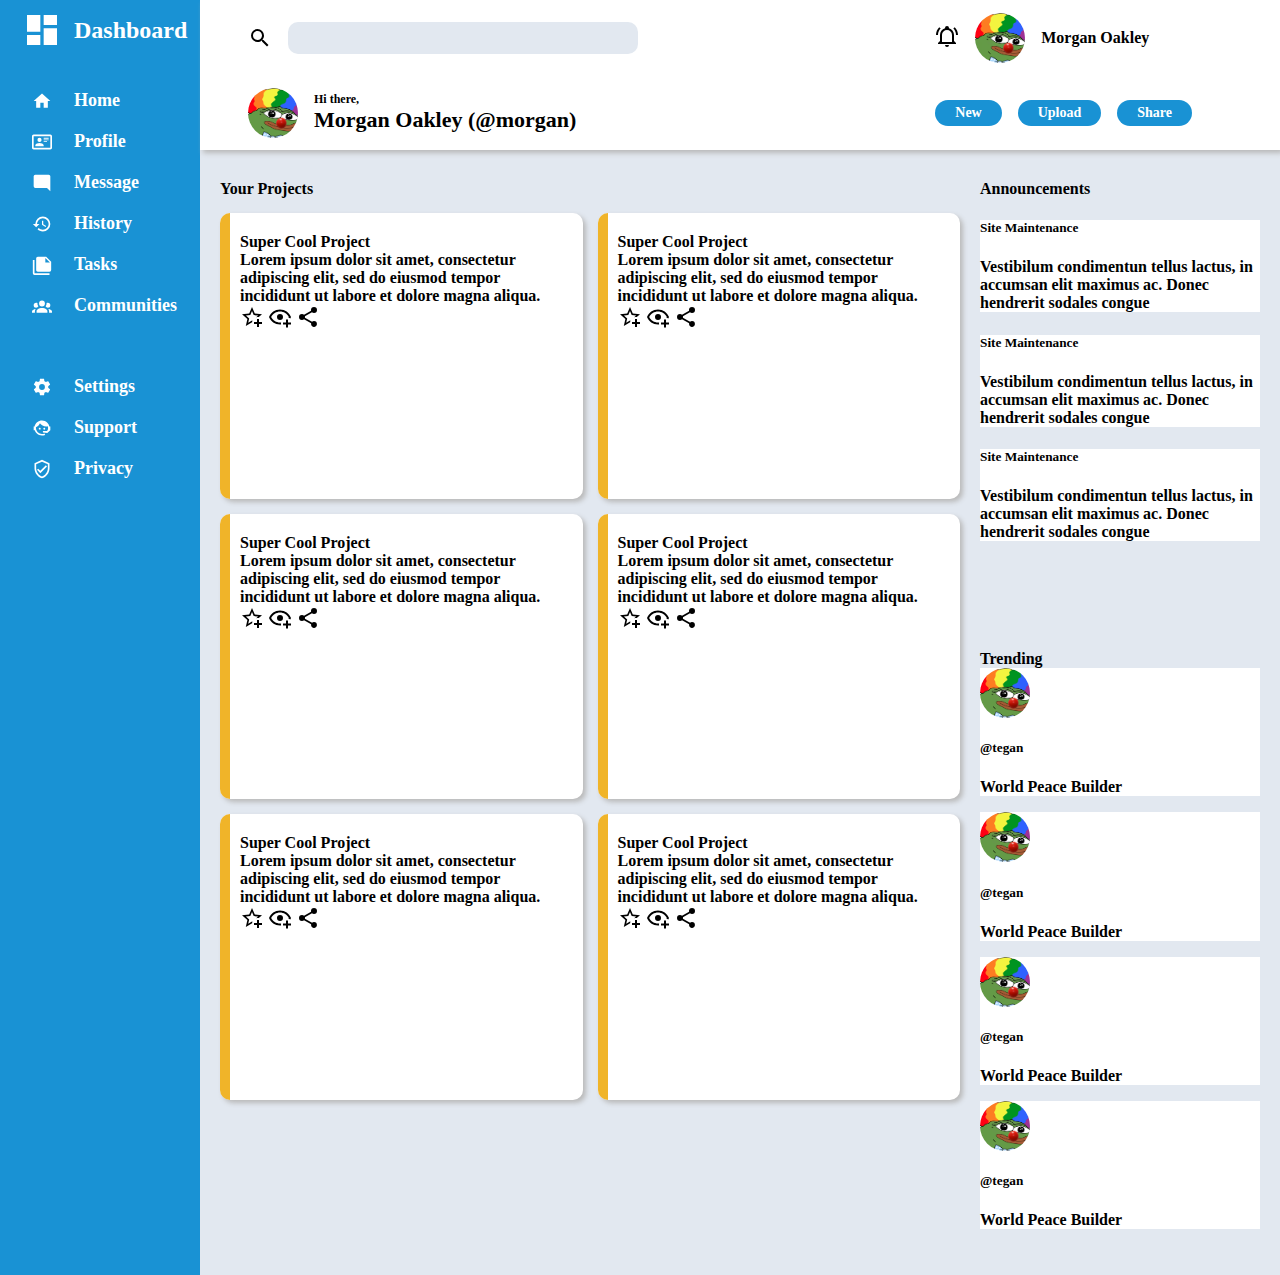
==== index.html @ 12619636 "test" ====
<!DOCTYPE html>
<html lang="en">
<head>
    <meta charset="UTF-8">
    <meta name="viewport" content="width=device-width, initial-scale=1.0">
    <title>Admin Dashboard</title>
    <link rel="stylesheet" href="styles.css">
</head>
<body>
    <div class="all-container">
        <div class="sidebar">
            <div class="sidebar-items sidebar-1">
                <div class="logo">
                    <svg xmlns="http://www.w3.org/2000/svg" viewBox="0 0 24 24"><title>view-dashboard</title><path d="M13,3V9H21V3M13,21H21V11H13M3,21H11V15H3M3,13H11V3H3V13Z"/></svg>
                    <div>Dashboard</div>
                </div>
            </div>
            <div class="sidebar-items sidebar-2">
                <div>
                    <svg xmlns="http://www.w3.org/2000/svg" viewBox="0 0 24 24"><title>home</title><path d="M10,20V14H14V20H19V12H22L12,3L2,12H5V20H10Z" /></svg>
                    <div>Home</div>
                </div>
                <div>
                    <svg xmlns="http://www.w3.org/2000/svg" viewBox="0 0 24 24"><title>card-account-details-outline</title><path d="M22,3H2C0.91,3.04 0.04,3.91 0,5V19C0.04,20.09 0.91,20.96 2,21H22C23.09,20.96 23.96,20.09 24,19V5C23.96,3.91 23.09,3.04 22,3M22,19H2V5H22V19M14,17V15.75C14,14.09 10.66,13.25 9,13.25C7.34,13.25 4,14.09 4,15.75V17H14M9,7A2.5,2.5 0 0,0 6.5,9.5A2.5,2.5 0 0,0 9,12A2.5,2.5 0 0,0 11.5,9.5A2.5,2.5 0 0,0 9,7M14,7V8H20V7H14M14,9V10H20V9H14M14,11V12H18V11H14" /></svg>
                    <div>Profile</div>
                </div>
                <div>
                    <svg xmlns="http://www.w3.org/2000/svg" viewBox="0 0 24 24"><title>message-reply</title><path d="M22,4C22,2.89 21.1,2 20,2H4A2,2 0 0,0 2,4V16A2,2 0 0,0 4,18H18L22,22V4Z" /></svg>
                    <div>Message</div>
                </div>
                <div>
                    <svg xmlns="http://www.w3.org/2000/svg" viewBox="0 0 24 24"><title>history</title><path d="M13.5,8H12V13L16.28,15.54L17,14.33L13.5,12.25V8M13,3A9,9 0 0,0 4,12H1L4.96,16.03L9,12H6A7,7 0 0,1 13,5A7,7 0 0,1 20,12A7,7 0 0,1 13,19C11.07,19 9.32,18.21 8.06,16.94L6.64,18.36C8.27,20 10.5,21 13,21A9,9 0 0,0 22,12A9,9 0 0,0 13,3" /></svg>
                    <div>History</div>
                </div>
                <div>
                    <svg xmlns="http://www.w3.org/2000/svg" viewBox="0 0 24 24"><title>note-multiple</title><path d="M16,9H21.5L16,3.5V9M7,2H17L23,8V18A2,2 0 0,1 21,20H7C5.89,20 5,19.1 5,18V4A2,2 0 0,1 7,2M3,6V22H21V24H3A2,2 0 0,1 1,22V6H3Z" /></svg>
                    <div>Tasks</div>
                </div>
                <div>
                    <svg xmlns="http://www.w3.org/2000/svg" viewBox="0 0 24 24"><title>account-group</title><path d="M12,5.5A3.5,3.5 0 0,1 15.5,9A3.5,3.5 0 0,1 12,12.5A3.5,3.5 0 0,1 8.5,9A3.5,3.5 0 0,1 12,5.5M5,8C5.56,8 6.08,8.15 6.53,8.42C6.38,9.85 6.8,11.27 7.66,12.38C7.16,13.34 6.16,14 5,14A3,3 0 0,1 2,11A3,3 0 0,1 5,8M19,8A3,3 0 0,1 22,11A3,3 0 0,1 19,14C17.84,14 16.84,13.34 16.34,12.38C17.2,11.27 17.62,9.85 17.47,8.42C17.92,8.15 18.44,8 19,8M5.5,18.25C5.5,16.18 8.41,14.5 12,14.5C15.59,14.5 18.5,16.18 18.5,18.25V20H5.5V18.25M0,20V18.5C0,17.11 1.89,15.94 4.45,15.6C3.86,16.28 3.5,17.22 3.5,18.25V20H0M24,20H20.5V18.25C20.5,17.22 20.14,16.28 19.55,15.6C22.11,15.94 24,17.11 24,18.5V20Z" /></svg>
                    <div>Communities</div>
                </div>
            </div>
            <div class="sidebar-items sidebar-3">
                <div>
                    <svg xmlns="http://www.w3.org/2000/svg" viewBox="0 0 24 24"><title>cog</title><path d="M12,15.5A3.5,3.5 0 0,1 8.5,12A3.5,3.5 0 0,1 12,8.5A3.5,3.5 0 0,1 15.5,12A3.5,3.5 0 0,1 12,15.5M19.43,12.97C19.47,12.65 19.5,12.33 19.5,12C19.5,11.67 19.47,11.34 19.43,11L21.54,9.37C21.73,9.22 21.78,8.95 21.66,8.73L19.66,5.27C19.54,5.05 19.27,4.96 19.05,5.05L16.56,6.05C16.04,5.66 15.5,5.32 14.87,5.07L14.5,2.42C14.46,2.18 14.25,2 14,2H10C9.75,2 9.54,2.18 9.5,2.42L9.13,5.07C8.5,5.32 7.96,5.66 7.44,6.05L4.95,5.05C4.73,4.96 4.46,5.05 4.34,5.27L2.34,8.73C2.21,8.95 2.27,9.22 2.46,9.37L4.57,11C4.53,11.34 4.5,11.67 4.5,12C4.5,12.33 4.53,12.65 4.57,12.97L2.46,14.63C2.27,14.78 2.21,15.05 2.34,15.27L4.34,18.73C4.46,18.95 4.73,19.03 4.95,18.95L7.44,17.94C7.96,18.34 8.5,18.68 9.13,18.93L9.5,21.58C9.54,21.82 9.75,22 10,22H14C14.25,22 14.46,21.82 14.5,21.58L14.87,18.93C15.5,18.67 16.04,18.34 16.56,17.94L19.05,18.95C19.27,19.03 19.54,18.95 19.66,18.73L21.66,15.27C21.78,15.05 21.73,14.78 21.54,14.63L19.43,12.97Z" /></svg>
                    <div>Settings</div>
                </div>
                <div>
                    <svg xmlns="http://www.w3.org/2000/svg" viewBox="0 0 24 24"><title>face-agent</title><path d="M18.72,14.76C19.07,13.91 19.26,13 19.26,12C19.26,11.28 19.15,10.59 18.96,9.95C18.31,10.1 17.63,10.18 16.92,10.18C13.86,10.18 11.15,8.67 9.5,6.34C8.61,8.5 6.91,10.26 4.77,11.22C4.73,11.47 4.73,11.74 4.73,12A7.27,7.27 0 0,0 12,19.27C13.05,19.27 14.06,19.04 14.97,18.63C15.54,19.72 15.8,20.26 15.78,20.26C14.14,20.81 12.87,21.08 12,21.08C9.58,21.08 7.27,20.13 5.57,18.42C4.53,17.38 3.76,16.11 3.33,14.73H2V10.18H3.09C3.93,6.04 7.6,2.92 12,2.92C14.4,2.92 16.71,3.87 18.42,5.58C19.69,6.84 20.54,8.45 20.89,10.18H22V14.67H22V14.69L22,14.73H21.94L18.38,18L13.08,17.4V15.73H17.91L18.72,14.76M9.27,11.77C9.57,11.77 9.86,11.89 10.07,12.11C10.28,12.32 10.4,12.61 10.4,12.91C10.4,13.21 10.28,13.5 10.07,13.71C9.86,13.92 9.57,14.04 9.27,14.04C8.64,14.04 8.13,13.54 8.13,12.91C8.13,12.28 8.64,11.77 9.27,11.77M14.72,11.77C15.35,11.77 15.85,12.28 15.85,12.91C15.85,13.54 15.35,14.04 14.72,14.04C14.09,14.04 13.58,13.54 13.58,12.91A1.14,1.14 0 0,1 14.72,11.77Z" /></svg>
                    <div>Support</div>
                </div>
                <div>
                    <svg xmlns="http://www.w3.org/2000/svg" viewBox="0 0 24 24"><title>shield-check-outline</title><path d="M21,11C21,16.55 17.16,21.74 12,23C6.84,21.74 3,16.55 3,11V5L12,1L21,5V11M12,21C15.75,20 19,15.54 19,11.22V6.3L12,3.18L5,6.3V11.22C5,15.54 8.25,20 12,21M10,17L6,13L7.41,11.59L10,14.17L16.59,7.58L18,9" /></svg>
                    <div>Privacy</div>
                </div>
            </div>
        </div>
        <div class="header">
            <div class="search">
                <svg xmlns="http://www.w3.org/2000/svg" viewBox="0 0 24 24"><title>magnify</title><path d="M9.5,3A6.5,6.5 0 0,1 16,9.5C16,11.11 15.41,12.59 14.44,13.73L14.71,14H15.5L20.5,19L19,20.5L14,15.5V14.71L13.73,14.44C12.59,15.41 11.11,16 9.5,16A6.5,6.5 0 0,1 3,9.5A6.5,6.5 0 0,1 9.5,3M9.5,5C7,5 5,7 5,9.5C5,12 7,14 9.5,14C12,14 14,12 14,9.5C14,7 12,5 9.5,5Z" /></svg>
                <input type="search">
            </div>
            <div class="profile">
                <div>
                    <svg xmlns="http://www.w3.org/2000/svg" viewBox="0 0 24 24"><title>bell-ring-outline</title><path d="M10,21H14A2,2 0 0,1 12,23A2,2 0 0,1 10,21M21,19V20H3V19L5,17V11C5,7.9 7.03,5.17 10,4.29C10,4.19 10,4.1 10,4A2,2 0 0,1 12,2A2,2 0 0,1 14,4C14,4.1 14,4.19 14,4.29C16.97,5.17 19,7.9 19,11V17L21,19M17,11A5,5 0 0,0 12,6A5,5 0 0,0 7,11V18H17V11M19.75,3.19L18.33,4.61C20.04,6.3 21,8.6 21,11H23C23,8.07 21.84,5.25 19.75,3.19M1,11H3C3,8.6 3.96,6.3 5.67,4.61L4.25,3.19C2.16,5.25 1,8.07 1,11Z" /></svg>
                </div>
                <div class="picture">
                    <img src="images/unnamed.png" alt="peepoclown">
                </div>
                <div>Morgan Oakley</div>
            </div>
            <div class="greeting">
                <div class="picture">
                    <img src="images/unnamed.png" alt="peepoclown">
                </div>
                <div>Hi there,<br><span>Morgan Oakley (@morgan)</span></div>
            </div>
            <div class="header-buttons">
                <div>New</div>
                <div>Upload</div>
                <div>Share</div>
            </div>
        </div>
        <div class="content">
            <div class="projects">
                <div>Your Projects</div>
                <div class="cards project-cards">
                    <div class="text">
                        <strong>Super Cool Project</strong><br>
                        Lorem ipsum dolor sit amet, consectetur adipiscing elit, sed do eiusmod tempor incididunt ut labore et dolore magna aliqua.
                    </div>
                    <div class="project-buttons">
                        <svg xmlns="http://www.w3.org/2000/svg" viewBox="0 0 24 24"><title>star-plus-outline</title><path d="M5.8 21L7.4 14L2 9.2L9.2 8.6L12 2L14.8 8.6L22 9.2L18.8 12H18C17.3 12 16.6 12.1 15.9 12.4L18.1 10.5L13.7 10.1L12 6.1L10.3 10.1L5.9 10.5L9.2 13.4L8.2 17.7L12 15.4L12.5 15.7C12.3 16.2 12.1 16.8 12.1 17.3L5.8 21M17 14V17H14V19H17V22H19V19H22V17H19V14H17Z" /></svg>
                        <svg xmlns="http://www.w3.org/2000/svg" viewBox="0 0 24 24"><title>eye-plus-outline</title><path d="M12,4.5C7,4.5 2.73,7.61 1,12C2.73,16.39 7,19.5 12,19.5C12.36,19.5 12.72,19.5 13.08,19.45C13.03,19.13 13,18.82 13,18.5C13,18.14 13.04,17.78 13.1,17.42C12.74,17.46 12.37,17.5 12,17.5C8.24,17.5 4.83,15.36 3.18,12C4.83,8.64 8.24,6.5 12,6.5C15.76,6.5 19.17,8.64 20.82,12C20.7,12.24 20.56,12.45 20.43,12.68C21.09,12.84 21.72,13.11 22.29,13.5C22.56,13 22.8,12.5 23,12C21.27,7.61 17,4.5 12,4.5M12,9A3,3 0 0,0 9,12A3,3 0 0,0 12,15A3,3 0 0,0 15,12A3,3 0 0,0 12,9M18,14.5V17.5H15V19.5H18V22.5H20V19.5H23V17.5H20V14.5H18Z" /></svg>
                        <svg xmlns="http://www.w3.org/2000/svg" viewBox="0 0 24 24"><title>share-variant</title><path d="M18,16.08C17.24,16.08 16.56,16.38 16.04,16.85L8.91,12.7C8.96,12.47 9,12.24 9,12C9,11.76 8.96,11.53 8.91,11.3L15.96,7.19C16.5,7.69 17.21,8 18,8A3,3 0 0,0 21,5A3,3 0 0,0 18,2A3,3 0 0,0 15,5C15,5.24 15.04,5.47 15.09,5.7L8.04,9.81C7.5,9.31 6.79,9 6,9A3,3 0 0,0 3,12A3,3 0 0,0 6,15C6.79,15 7.5,14.69 8.04,14.19L15.16,18.34C15.11,18.55 15.08,18.77 15.08,19C15.08,20.61 16.39,21.91 18,21.91C19.61,21.91 20.92,20.61 20.92,19A2.92,2.92 0 0,0 18,16.08Z" /></svg>
                    </div>
                </div>
                <div class="cards project-cards">
                    <div class="text">
                        <strong>Super Cool Project</strong><br>
                        Lorem ipsum dolor sit amet, consectetur adipiscing elit, sed do eiusmod tempor incididunt ut labore et dolore magna aliqua.
                    </div>
                    <div class="project-buttons">
                        <svg xmlns="http://www.w3.org/2000/svg" viewBox="0 0 24 24"><title>star-plus-outline</title><path d="M5.8 21L7.4 14L2 9.2L9.2 8.6L12 2L14.8 8.6L22 9.2L18.8 12H18C17.3 12 16.6 12.1 15.9 12.4L18.1 10.5L13.7 10.1L12 6.1L10.3 10.1L5.9 10.5L9.2 13.4L8.2 17.7L12 15.4L12.5 15.7C12.3 16.2 12.1 16.8 12.1 17.3L5.8 21M17 14V17H14V19H17V22H19V19H22V17H19V14H17Z" /></svg>
                        <svg xmlns="http://www.w3.org/2000/svg" viewBox="0 0 24 24"><title>eye-plus-outline</title><path d="M12,4.5C7,4.5 2.73,7.61 1,12C2.73,16.39 7,19.5 12,19.5C12.36,19.5 12.72,19.5 13.08,19.45C13.03,19.13 13,18.82 13,18.5C13,18.14 13.04,17.78 13.1,17.42C12.74,17.46 12.37,17.5 12,17.5C8.24,17.5 4.83,15.36 3.18,12C4.83,8.64 8.24,6.5 12,6.5C15.76,6.5 19.17,8.64 20.82,12C20.7,12.24 20.56,12.45 20.43,12.68C21.09,12.84 21.72,13.11 22.29,13.5C22.56,13 22.8,12.5 23,12C21.27,7.61 17,4.5 12,4.5M12,9A3,3 0 0,0 9,12A3,3 0 0,0 12,15A3,3 0 0,0 15,12A3,3 0 0,0 12,9M18,14.5V17.5H15V19.5H18V22.5H20V19.5H23V17.5H20V14.5H18Z" /></svg>
                        <svg xmlns="http://www.w3.org/2000/svg" viewBox="0 0 24 24"><title>share-variant</title><path d="M18,16.08C17.24,16.08 16.56,16.38 16.04,16.85L8.91,12.7C8.96,12.47 9,12.24 9,12C9,11.76 8.96,11.53 8.91,11.3L15.96,7.19C16.5,7.69 17.21,8 18,8A3,3 0 0,0 21,5A3,3 0 0,0 18,2A3,3 0 0,0 15,5C15,5.24 15.04,5.47 15.09,5.7L8.04,9.81C7.5,9.31 6.79,9 6,9A3,3 0 0,0 3,12A3,3 0 0,0 6,15C6.79,15 7.5,14.69 8.04,14.19L15.16,18.34C15.11,18.55 15.08,18.77 15.08,19C15.08,20.61 16.39,21.91 18,21.91C19.61,21.91 20.92,20.61 20.92,19A2.92,2.92 0 0,0 18,16.08Z" /></svg>
                    </div>
                </div>
                <div class="cards project-cards">
                    <div class="text">
                        <strong>Super Cool Project</strong><br>
                        Lorem ipsum dolor sit amet, consectetur adipiscing elit, sed do eiusmod tempor incididunt ut labore et dolore magna aliqua.
                    </div>
                    <div class="project-buttons">
                        <svg xmlns="http://www.w3.org/2000/svg" viewBox="0 0 24 24"><title>star-plus-outline</title><path d="M5.8 21L7.4 14L2 9.2L9.2 8.6L12 2L14.8 8.6L22 9.2L18.8 12H18C17.3 12 16.6 12.1 15.9 12.4L18.1 10.5L13.7 10.1L12 6.1L10.3 10.1L5.9 10.5L9.2 13.4L8.2 17.7L12 15.4L12.5 15.7C12.3 16.2 12.1 16.8 12.1 17.3L5.8 21M17 14V17H14V19H17V22H19V19H22V17H19V14H17Z" /></svg>
                        <svg xmlns="http://www.w3.org/2000/svg" viewBox="0 0 24 24"><title>eye-plus-outline</title><path d="M12,4.5C7,4.5 2.73,7.61 1,12C2.73,16.39 7,19.5 12,19.5C12.36,19.5 12.72,19.5 13.08,19.45C13.03,19.13 13,18.82 13,18.5C13,18.14 13.04,17.78 13.1,17.42C12.74,17.46 12.37,17.5 12,17.5C8.24,17.5 4.83,15.36 3.18,12C4.83,8.64 8.24,6.5 12,6.5C15.76,6.5 19.17,8.64 20.82,12C20.7,12.24 20.56,12.45 20.43,12.68C21.09,12.84 21.72,13.11 22.29,13.5C22.56,13 22.8,12.5 23,12C21.27,7.61 17,4.5 12,4.5M12,9A3,3 0 0,0 9,12A3,3 0 0,0 12,15A3,3 0 0,0 15,12A3,3 0 0,0 12,9M18,14.5V17.5H15V19.5H18V22.5H20V19.5H23V17.5H20V14.5H18Z" /></svg>
                        <svg xmlns="http://www.w3.org/2000/svg" viewBox="0 0 24 24"><title>share-variant</title><path d="M18,16.08C17.24,16.08 16.56,16.38 16.04,16.85L8.91,12.7C8.96,12.47 9,12.24 9,12C9,11.76 8.96,11.53 8.91,11.3L15.96,7.19C16.5,7.69 17.21,8 18,8A3,3 0 0,0 21,5A3,3 0 0,0 18,2A3,3 0 0,0 15,5C15,5.24 15.04,5.47 15.09,5.7L8.04,9.81C7.5,9.31 6.79,9 6,9A3,3 0 0,0 3,12A3,3 0 0,0 6,15C6.79,15 7.5,14.69 8.04,14.19L15.16,18.34C15.11,18.55 15.08,18.77 15.08,19C15.08,20.61 16.39,21.91 18,21.91C19.61,21.91 20.92,20.61 20.92,19A2.92,2.92 0 0,0 18,16.08Z" /></svg>
                    </div>
                </div>
                <div class="cards project-cards">
                    <div class="text">
                        <strong>Super Cool Project</strong><br>
                        Lorem ipsum dolor sit amet, consectetur adipiscing elit, sed do eiusmod tempor incididunt ut labore et dolore magna aliqua.
                    </div>
                    <div class="project-buttons">
                        <svg xmlns="http://www.w3.org/2000/svg" viewBox="0 0 24 24"><title>star-plus-outline</title><path d="M5.8 21L7.4 14L2 9.2L9.2 8.6L12 2L14.8 8.6L22 9.2L18.8 12H18C17.3 12 16.6 12.1 15.9 12.4L18.1 10.5L13.7 10.1L12 6.1L10.3 10.1L5.9 10.5L9.2 13.4L8.2 17.7L12 15.4L12.5 15.7C12.3 16.2 12.1 16.8 12.1 17.3L5.8 21M17 14V17H14V19H17V22H19V19H22V17H19V14H17Z" /></svg>
                        <svg xmlns="http://www.w3.org/2000/svg" viewBox="0 0 24 24"><title>eye-plus-outline</title><path d="M12,4.5C7,4.5 2.73,7.61 1,12C2.73,16.39 7,19.5 12,19.5C12.36,19.5 12.72,19.5 13.08,19.45C13.03,19.13 13,18.82 13,18.5C13,18.14 13.04,17.78 13.1,17.42C12.74,17.46 12.37,17.5 12,17.5C8.24,17.5 4.83,15.36 3.18,12C4.83,8.64 8.24,6.5 12,6.5C15.76,6.5 19.17,8.64 20.82,12C20.7,12.24 20.56,12.45 20.43,12.68C21.09,12.84 21.72,13.11 22.29,13.5C22.56,13 22.8,12.5 23,12C21.27,7.61 17,4.5 12,4.5M12,9A3,3 0 0,0 9,12A3,3 0 0,0 12,15A3,3 0 0,0 15,12A3,3 0 0,0 12,9M18,14.5V17.5H15V19.5H18V22.5H20V19.5H23V17.5H20V14.5H18Z" /></svg>
                        <svg xmlns="http://www.w3.org/2000/svg" viewBox="0 0 24 24"><title>share-variant</title><path d="M18,16.08C17.24,16.08 16.56,16.38 16.04,16.85L8.91,12.7C8.96,12.47 9,12.24 9,12C9,11.76 8.96,11.53 8.91,11.3L15.96,7.19C16.5,7.69 17.21,8 18,8A3,3 0 0,0 21,5A3,3 0 0,0 18,2A3,3 0 0,0 15,5C15,5.24 15.04,5.47 15.09,5.7L8.04,9.81C7.5,9.31 6.79,9 6,9A3,3 0 0,0 3,12A3,3 0 0,0 6,15C6.79,15 7.5,14.69 8.04,14.19L15.16,18.34C15.11,18.55 15.08,18.77 15.08,19C15.08,20.61 16.39,21.91 18,21.91C19.61,21.91 20.92,20.61 20.92,19A2.92,2.92 0 0,0 18,16.08Z" /></svg>
                    </div>
                </div>
                <div class="cards project-cards">
                    <div class="text">
                        <strong>Super Cool Project</strong><br>
                        Lorem ipsum dolor sit amet, consectetur adipiscing elit, sed do eiusmod tempor incididunt ut labore et dolore magna aliqua.
                    </div>
                    <div class="project-buttons">
                        <svg xmlns="http://www.w3.org/2000/svg" viewBox="0 0 24 24"><title>star-plus-outline</title><path d="M5.8 21L7.4 14L2 9.2L9.2 8.6L12 2L14.8 8.6L22 9.2L18.8 12H18C17.3 12 16.6 12.1 15.9 12.4L18.1 10.5L13.7 10.1L12 6.1L10.3 10.1L5.9 10.5L9.2 13.4L8.2 17.7L12 15.4L12.5 15.7C12.3 16.2 12.1 16.8 12.1 17.3L5.8 21M17 14V17H14V19H17V22H19V19H22V17H19V14H17Z" /></svg>
                        <svg xmlns="http://www.w3.org/2000/svg" viewBox="0 0 24 24"><title>eye-plus-outline</title><path d="M12,4.5C7,4.5 2.73,7.61 1,12C2.73,16.39 7,19.5 12,19.5C12.36,19.5 12.72,19.5 13.08,19.45C13.03,19.13 13,18.82 13,18.5C13,18.14 13.04,17.78 13.1,17.42C12.74,17.46 12.37,17.5 12,17.5C8.24,17.5 4.83,15.36 3.18,12C4.83,8.64 8.24,6.5 12,6.5C15.76,6.5 19.17,8.64 20.82,12C20.7,12.24 20.56,12.45 20.43,12.68C21.09,12.84 21.72,13.11 22.29,13.5C22.56,13 22.8,12.5 23,12C21.27,7.61 17,4.5 12,4.5M12,9A3,3 0 0,0 9,12A3,3 0 0,0 12,15A3,3 0 0,0 15,12A3,3 0 0,0 12,9M18,14.5V17.5H15V19.5H18V22.5H20V19.5H23V17.5H20V14.5H18Z" /></svg>
                        <svg xmlns="http://www.w3.org/2000/svg" viewBox="0 0 24 24"><title>share-variant</title><path d="M18,16.08C17.24,16.08 16.56,16.38 16.04,16.85L8.91,12.7C8.96,12.47 9,12.24 9,12C9,11.76 8.96,11.53 8.91,11.3L15.96,7.19C16.5,7.69 17.21,8 18,8A3,3 0 0,0 21,5A3,3 0 0,0 18,2A3,3 0 0,0 15,5C15,5.24 15.04,5.47 15.09,5.7L8.04,9.81C7.5,9.31 6.79,9 6,9A3,3 0 0,0 3,12A3,3 0 0,0 6,15C6.79,15 7.5,14.69 8.04,14.19L15.16,18.34C15.11,18.55 15.08,18.77 15.08,19C15.08,20.61 16.39,21.91 18,21.91C19.61,21.91 20.92,20.61 20.92,19A2.92,2.92 0 0,0 18,16.08Z" /></svg>
                    </div>
                </div>
                <div class="cards project-cards">
                    <div class="text">
                        <strong>Super Cool Project</strong><br>
                        Lorem ipsum dolor sit amet, consectetur adipiscing elit, sed do eiusmod tempor incididunt ut labore et dolore magna aliqua.
                    </div>
                    <div class="project-buttons">
                        <svg xmlns="http://www.w3.org/2000/svg" viewBox="0 0 24 24"><title>star-plus-outline</title><path d="M5.8 21L7.4 14L2 9.2L9.2 8.6L12 2L14.8 8.6L22 9.2L18.8 12H18C17.3 12 16.6 12.1 15.9 12.4L18.1 10.5L13.7 10.1L12 6.1L10.3 10.1L5.9 10.5L9.2 13.4L8.2 17.7L12 15.4L12.5 15.7C12.3 16.2 12.1 16.8 12.1 17.3L5.8 21M17 14V17H14V19H17V22H19V19H22V17H19V14H17Z" /></svg>
                        <svg xmlns="http://www.w3.org/2000/svg" viewBox="0 0 24 24"><title>eye-plus-outline</title><path d="M12,4.5C7,4.5 2.73,7.61 1,12C2.73,16.39 7,19.5 12,19.5C12.36,19.5 12.72,19.5 13.08,19.45C13.03,19.13 13,18.82 13,18.5C13,18.14 13.04,17.78 13.1,17.42C12.74,17.46 12.37,17.5 12,17.5C8.24,17.5 4.83,15.36 3.18,12C4.83,8.64 8.24,6.5 12,6.5C15.76,6.5 19.17,8.64 20.82,12C20.7,12.24 20.56,12.45 20.43,12.68C21.09,12.84 21.72,13.11 22.29,13.5C22.56,13 22.8,12.5 23,12C21.27,7.61 17,4.5 12,4.5M12,9A3,3 0 0,0 9,12A3,3 0 0,0 12,15A3,3 0 0,0 15,12A3,3 0 0,0 12,9M18,14.5V17.5H15V19.5H18V22.5H20V19.5H23V17.5H20V14.5H18Z" /></svg>
                        <svg xmlns="http://www.w3.org/2000/svg" viewBox="0 0 24 24"><title>share-variant</title><path d="M18,16.08C17.24,16.08 16.56,16.38 16.04,16.85L8.91,12.7C8.96,12.47 9,12.24 9,12C9,11.76 8.96,11.53 8.91,11.3L15.96,7.19C16.5,7.69 17.21,8 18,8A3,3 0 0,0 21,5A3,3 0 0,0 18,2A3,3 0 0,0 15,5C15,5.24 15.04,5.47 15.09,5.7L8.04,9.81C7.5,9.31 6.79,9 6,9A3,3 0 0,0 3,12A3,3 0 0,0 6,15C6.79,15 7.5,14.69 8.04,14.19L15.16,18.34C15.11,18.55 15.08,18.77 15.08,19C15.08,20.61 16.39,21.91 18,21.91C19.61,21.91 20.92,20.61 20.92,19A2.92,2.92 0 0,0 18,16.08Z" /></svg>
                    </div>
                </div>
            </div>
            <div class="announcements">
                <div>Announcements</div>
                <div class="cards announcement-cards">
                    <div class="text">
                        <h5>Site Maintenance</h5>
                        <p>Vestibilum condimentun tellus lactus, in accumsan elit maximus ac. Donec hendrerit sodales congue</p>
                    </div>
                </div>
                <div class="cards announcement-cards">
                    <div class="text">
                        <h5>Site Maintenance</h5>
                        <p>Vestibilum condimentun tellus lactus, in accumsan elit maximus ac. Donec hendrerit sodales congue</p>
                    </div>
                </div>
                <div class="cards announcement-cards">
                    <div class="text">
                        <h5>Site Maintenance</h5>
                        <p>Vestibilum condimentun tellus lactus, in accumsan elit maximus ac. Donec hendrerit sodales congue</p>
                    </div>
                </div>
            </div>
            <div class="trending">
                <div>Trending</div>
                <div class="cards trending-cards">
                    <div class="picture">
                        <img src="images/unnamed.png" alt="peepoclown">
                    </div>
                    <h5>@tegan</h5>
                    <p>World Peace Builder</p>
                </div>
                <div class="cards trending-cards">
                    <div class="picture">
                        <img src="images/unnamed.png" alt="peepoclown">
                    </div>
                    <h5>@tegan</h5>
                    <p>World Peace Builder</p>
                </div>
                <div class="cards trending-cards">
                    <div class="picture">
                        <img src="images/unnamed.png" alt="peepoclown">
                    </div>
                    <h5>@tegan</h5>
                    <p>World Peace Builder</p>
                </div>
                <div class="cards trending-cards">
                    <div class="picture">
                        <img src="images/unnamed.png" alt="peepoclown">
                    </div>
                    <h5>@tegan</h5>
                    <p>World Peace Builder</p>
                </div>
            </div>
        </div>

    </div>
</body>
</html>
---- styles.css ----
@font-face {
    font-family: 'Noto Sans JP';
    font-style: normal;
    font-weight: 300;
    src: url('./fonts/noto-sans/static/NotoSansJP-Regular.ttf') format('truetype');
}

body {
    margin: 0px;
    font-family: 'Noto Sans JP';
    font-weight: 700;
}
.all-container {
    height: 100vh;

    display: grid;
    grid-template-columns: clamp(200px, 15%, 250px) 1fr;
    grid-template-rows: 150px 1fr;
}

.sidebar {
    /* Layout as child*/
    grid-row: 1 / 3;


    /* Layout as parent */
    display: grid;
    grid-template-rows: auto auto 1fr;
    row-gap: 20px;
    
    /* Appearance */
    background-color: rgb(25, 146, 212);
    font-size: 18px;


}

.sidebar-1 {
    font-size: 24px;
}

.sidebar-items > div {
    /* Layout */
    padding: 10px;
    display: grid;
    grid-auto-flow: column;
    grid-template-columns: 4rem 1fr;

}

.sidebar-items svg {
    fill: white;
    height: 1.25rem;
    width: 1.25rem;
    justify-self: center; 
    align-self: center;
}

.logo svg {
    height: 2.5rem;
    width: 2.5rem;
}



.sidebar-items > div > div {
    color: white;
    align-self: center;
}

.sidebar-2 {
    margin-bottom: 20px;
}



.header {
    background-color: white;

    grid-column: 2 / 3;
    
    display: grid;
    grid-template-columns: 7fr 4fr;
    align-items: center;
    
    box-shadow: 3px 3px 5px rgb(185, 185, 185);
    z-index: 1;
}

.header svg {
    height: 1.5rem;
    z-index: 1;

}

.header > div {
    display: flex;
    align-items: center;
    margin-left: 48px;
    column-gap: 16px;
}

.search input {
    height: 32px;
    width: 350px;

    background-color: rgb(226, 232, 240);
    outline-color: rgb(81, 81, 255);

    border: none;

    border-radius: 10px;

    font-size: 16px;
    
    
}

.picture {
    height: 50px;
    width: 50px;
    border-radius: 50%;
    overflow: hidden;
}

img {
    width: 100%;
    height: 100%;
}

.greeting div {
    font-size: 12px;
}

.greeting span {
    font-size: 22px;
}


.header-buttons > div {
    padding: 5px 20px;
    border-radius: 20px;
    font-size: 14px;

    color: white;
    background-color: rgb(25, 146, 212);
}


.content {
    /* Layout */
    display: grid;
    grid-template-columns: 1fr 280px;
    grid-template-rows: repeat(auto-fit, minmax(300px, 450px));
    padding: 30px 20px;
    gap: 20px 20px;

    background-color: rgb(226, 232, 240);

}

.cards {
    background-color: white;
}

.projects {
    grid-column: 1 / 2;
    grid-row: 1 / 3;

    display: grid;
    grid-template-columns: 1fr 1fr;
    grid-template-rows: auto 1fr 1fr 1fr;
    gap: 15px;
}

.project-cards {
    
    /* border-radius: 5px;
    box-shadow: -10px 0px 0px red; */
/* Basic card styling */

    padding: 20px;
    border-radius: 10px; /* Adjust border-radius as desired */

    background-color: #fff; /* Adjust background color as needed */
    box-shadow: 3px 3px 5px rgb(185, 185, 185);

    position: relative; /* Enable positioning of pseudo-element */
    
}
.project-cards::before {
    /* Create the yellowish line */
    content: "";
    position: absolute;
    top: 0;
    left: 0;
    height: 100%;
    width: 10px; /* Match with border-radius from element */
    background-color: rgb(240, 180, 41); /* Yellowish color */
    border-top-left-radius: 10px; /* Match element border-radius */
    border-bottom-left-radius: 10px;
}

.projects :first-child {
    grid-column: span 2;
    grid-row: 1 / 2;
    align-self: end;
}

.content > div:first-child {

}

.projects svg {
    height: 1.5rem;
}

.announcements {
    grid-column: 2 / 3;
    grid-row: 1 / 2;


}

.trending {
    grid-column: 2 / 3;
    grid-row: 2 / 3;
}
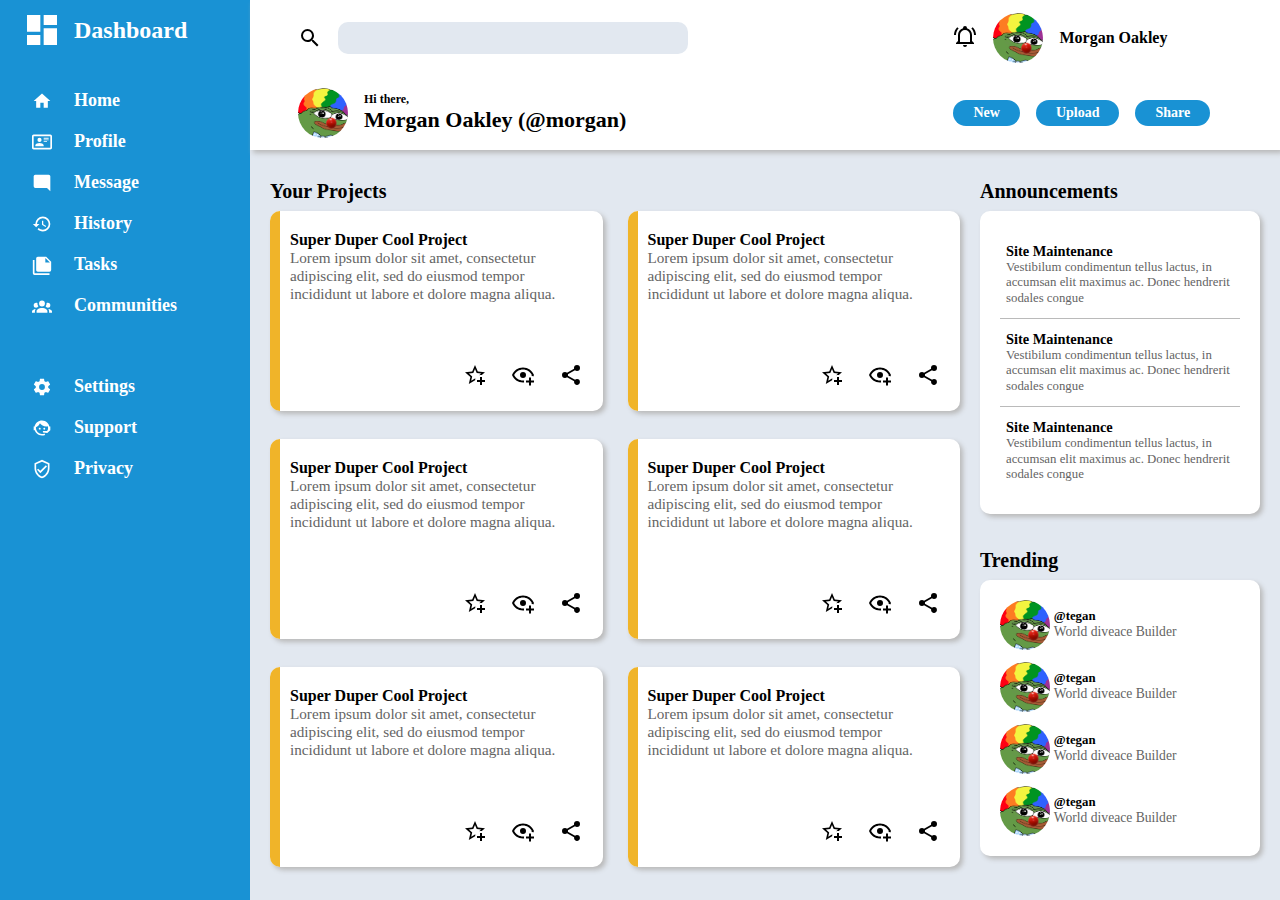
==== commit a6d97bca: "test" ====
--- a/index.html
+++ b/index.html
@@ -85,123 +85,143 @@
         <div class="content">
             <div class="projects">
                 <div>Your Projects</div>
-                <div class="cards project-cards">
-                    <div class="text">
-                        <strong>Super Cool Project</strong><br>
-                        Lorem ipsum dolor sit amet, consectetur adipiscing elit, sed do eiusmod tempor incididunt ut labore et dolore magna aliqua.
-                    </div>
-                    <div class="project-buttons">
-                        <svg xmlns="http://www.w3.org/2000/svg" viewBox="0 0 24 24"><title>star-plus-outline</title><path d="M5.8 21L7.4 14L2 9.2L9.2 8.6L12 2L14.8 8.6L22 9.2L18.8 12H18C17.3 12 16.6 12.1 15.9 12.4L18.1 10.5L13.7 10.1L12 6.1L10.3 10.1L5.9 10.5L9.2 13.4L8.2 17.7L12 15.4L12.5 15.7C12.3 16.2 12.1 16.8 12.1 17.3L5.8 21M17 14V17H14V19H17V22H19V19H22V17H19V14H17Z" /></svg>
-                        <svg xmlns="http://www.w3.org/2000/svg" viewBox="0 0 24 24"><title>eye-plus-outline</title><path d="M12,4.5C7,4.5 2.73,7.61 1,12C2.73,16.39 7,19.5 12,19.5C12.36,19.5 12.72,19.5 13.08,19.45C13.03,19.13 13,18.82 13,18.5C13,18.14 13.04,17.78 13.1,17.42C12.74,17.46 12.37,17.5 12,17.5C8.24,17.5 4.83,15.36 3.18,12C4.83,8.64 8.24,6.5 12,6.5C15.76,6.5 19.17,8.64 20.82,12C20.7,12.24 20.56,12.45 20.43,12.68C21.09,12.84 21.72,13.11 22.29,13.5C22.56,13 22.8,12.5 23,12C21.27,7.61 17,4.5 12,4.5M12,9A3,3 0 0,0 9,12A3,3 0 0,0 12,15A3,3 0 0,0 15,12A3,3 0 0,0 12,9M18,14.5V17.5H15V19.5H18V22.5H20V19.5H23V17.5H20V14.5H18Z" /></svg>
-                        <svg xmlns="http://www.w3.org/2000/svg" viewBox="0 0 24 24"><title>share-variant</title><path d="M18,16.08C17.24,16.08 16.56,16.38 16.04,16.85L8.91,12.7C8.96,12.47 9,12.24 9,12C9,11.76 8.96,11.53 8.91,11.3L15.96,7.19C16.5,7.69 17.21,8 18,8A3,3 0 0,0 21,5A3,3 0 0,0 18,2A3,3 0 0,0 15,5C15,5.24 15.04,5.47 15.09,5.7L8.04,9.81C7.5,9.31 6.79,9 6,9A3,3 0 0,0 3,12A3,3 0 0,0 6,15C6.79,15 7.5,14.69 8.04,14.19L15.16,18.34C15.11,18.55 15.08,18.77 15.08,19C15.08,20.61 16.39,21.91 18,21.91C19.61,21.91 20.92,20.61 20.92,19A2.92,2.92 0 0,0 18,16.08Z" /></svg>
-                    </div>
-                </div>
-                <div class="cards project-cards">
-                    <div class="text">
-                        <strong>Super Cool Project</strong><br>
-                        Lorem ipsum dolor sit amet, consectetur adipiscing elit, sed do eiusmod tempor incididunt ut labore et dolore magna aliqua.
-                    </div>
-                    <div class="project-buttons">
-                        <svg xmlns="http://www.w3.org/2000/svg" viewBox="0 0 24 24"><title>star-plus-outline</title><path d="M5.8 21L7.4 14L2 9.2L9.2 8.6L12 2L14.8 8.6L22 9.2L18.8 12H18C17.3 12 16.6 12.1 15.9 12.4L18.1 10.5L13.7 10.1L12 6.1L10.3 10.1L5.9 10.5L9.2 13.4L8.2 17.7L12 15.4L12.5 15.7C12.3 16.2 12.1 16.8 12.1 17.3L5.8 21M17 14V17H14V19H17V22H19V19H22V17H19V14H17Z" /></svg>
-                        <svg xmlns="http://www.w3.org/2000/svg" viewBox="0 0 24 24"><title>eye-plus-outline</title><path d="M12,4.5C7,4.5 2.73,7.61 1,12C2.73,16.39 7,19.5 12,19.5C12.36,19.5 12.72,19.5 13.08,19.45C13.03,19.13 13,18.82 13,18.5C13,18.14 13.04,17.78 13.1,17.42C12.74,17.46 12.37,17.5 12,17.5C8.24,17.5 4.83,15.36 3.18,12C4.83,8.64 8.24,6.5 12,6.5C15.76,6.5 19.17,8.64 20.82,12C20.7,12.24 20.56,12.45 20.43,12.68C21.09,12.84 21.72,13.11 22.29,13.5C22.56,13 22.8,12.5 23,12C21.27,7.61 17,4.5 12,4.5M12,9A3,3 0 0,0 9,12A3,3 0 0,0 12,15A3,3 0 0,0 15,12A3,3 0 0,0 12,9M18,14.5V17.5H15V19.5H18V22.5H20V19.5H23V17.5H20V14.5H18Z" /></svg>
-                        <svg xmlns="http://www.w3.org/2000/svg" viewBox="0 0 24 24"><title>share-variant</title><path d="M18,16.08C17.24,16.08 16.56,16.38 16.04,16.85L8.91,12.7C8.96,12.47 9,12.24 9,12C9,11.76 8.96,11.53 8.91,11.3L15.96,7.19C16.5,7.69 17.21,8 18,8A3,3 0 0,0 21,5A3,3 0 0,0 18,2A3,3 0 0,0 15,5C15,5.24 15.04,5.47 15.09,5.7L8.04,9.81C7.5,9.31 6.79,9 6,9A3,3 0 0,0 3,12A3,3 0 0,0 6,15C6.79,15 7.5,14.69 8.04,14.19L15.16,18.34C15.11,18.55 15.08,18.77 15.08,19C15.08,20.61 16.39,21.91 18,21.91C19.61,21.91 20.92,20.61 20.92,19A2.92,2.92 0 0,0 18,16.08Z" /></svg>
-                    </div>
-                </div>
-                <div class="cards project-cards">
-                    <div class="text">
-                        <strong>Super Cool Project</strong><br>
-                        Lorem ipsum dolor sit amet, consectetur adipiscing elit, sed do eiusmod tempor incididunt ut labore et dolore magna aliqua.
-                    </div>
-                    <div class="project-buttons">
-                        <svg xmlns="http://www.w3.org/2000/svg" viewBox="0 0 24 24"><title>star-plus-outline</title><path d="M5.8 21L7.4 14L2 9.2L9.2 8.6L12 2L14.8 8.6L22 9.2L18.8 12H18C17.3 12 16.6 12.1 15.9 12.4L18.1 10.5L13.7 10.1L12 6.1L10.3 10.1L5.9 10.5L9.2 13.4L8.2 17.7L12 15.4L12.5 15.7C12.3 16.2 12.1 16.8 12.1 17.3L5.8 21M17 14V17H14V19H17V22H19V19H22V17H19V14H17Z" /></svg>
-                        <svg xmlns="http://www.w3.org/2000/svg" viewBox="0 0 24 24"><title>eye-plus-outline</title><path d="M12,4.5C7,4.5 2.73,7.61 1,12C2.73,16.39 7,19.5 12,19.5C12.36,19.5 12.72,19.5 13.08,19.45C13.03,19.13 13,18.82 13,18.5C13,18.14 13.04,17.78 13.1,17.42C12.74,17.46 12.37,17.5 12,17.5C8.24,17.5 4.83,15.36 3.18,12C4.83,8.64 8.24,6.5 12,6.5C15.76,6.5 19.17,8.64 20.82,12C20.7,12.24 20.56,12.45 20.43,12.68C21.09,12.84 21.72,13.11 22.29,13.5C22.56,13 22.8,12.5 23,12C21.27,7.61 17,4.5 12,4.5M12,9A3,3 0 0,0 9,12A3,3 0 0,0 12,15A3,3 0 0,0 15,12A3,3 0 0,0 12,9M18,14.5V17.5H15V19.5H18V22.5H20V19.5H23V17.5H20V14.5H18Z" /></svg>
-                        <svg xmlns="http://www.w3.org/2000/svg" viewBox="0 0 24 24"><title>share-variant</title><path d="M18,16.08C17.24,16.08 16.56,16.38 16.04,16.85L8.91,12.7C8.96,12.47 9,12.24 9,12C9,11.76 8.96,11.53 8.91,11.3L15.96,7.19C16.5,7.69 17.21,8 18,8A3,3 0 0,0 21,5A3,3 0 0,0 18,2A3,3 0 0,0 15,5C15,5.24 15.04,5.47 15.09,5.7L8.04,9.81C7.5,9.31 6.79,9 6,9A3,3 0 0,0 3,12A3,3 0 0,0 6,15C6.79,15 7.5,14.69 8.04,14.19L15.16,18.34C15.11,18.55 15.08,18.77 15.08,19C15.08,20.61 16.39,21.91 18,21.91C19.61,21.91 20.92,20.61 20.92,19A2.92,2.92 0 0,0 18,16.08Z" /></svg>
-                    </div>
-                </div>
-                <div class="cards project-cards">
-                    <div class="text">
-                        <strong>Super Cool Project</strong><br>
-                        Lorem ipsum dolor sit amet, consectetur adipiscing elit, sed do eiusmod tempor incididunt ut labore et dolore magna aliqua.
-                    </div>
-                    <div class="project-buttons">
-                        <svg xmlns="http://www.w3.org/2000/svg" viewBox="0 0 24 24"><title>star-plus-outline</title><path d="M5.8 21L7.4 14L2 9.2L9.2 8.6L12 2L14.8 8.6L22 9.2L18.8 12H18C17.3 12 16.6 12.1 15.9 12.4L18.1 10.5L13.7 10.1L12 6.1L10.3 10.1L5.9 10.5L9.2 13.4L8.2 17.7L12 15.4L12.5 15.7C12.3 16.2 12.1 16.8 12.1 17.3L5.8 21M17 14V17H14V19H17V22H19V19H22V17H19V14H17Z" /></svg>
-                        <svg xmlns="http://www.w3.org/2000/svg" viewBox="0 0 24 24"><title>eye-plus-outline</title><path d="M12,4.5C7,4.5 2.73,7.61 1,12C2.73,16.39 7,19.5 12,19.5C12.36,19.5 12.72,19.5 13.08,19.45C13.03,19.13 13,18.82 13,18.5C13,18.14 13.04,17.78 13.1,17.42C12.74,17.46 12.37,17.5 12,17.5C8.24,17.5 4.83,15.36 3.18,12C4.83,8.64 8.24,6.5 12,6.5C15.76,6.5 19.17,8.64 20.82,12C20.7,12.24 20.56,12.45 20.43,12.68C21.09,12.84 21.72,13.11 22.29,13.5C22.56,13 22.8,12.5 23,12C21.27,7.61 17,4.5 12,4.5M12,9A3,3 0 0,0 9,12A3,3 0 0,0 12,15A3,3 0 0,0 15,12A3,3 0 0,0 12,9M18,14.5V17.5H15V19.5H18V22.5H20V19.5H23V17.5H20V14.5H18Z" /></svg>
-                        <svg xmlns="http://www.w3.org/2000/svg" viewBox="0 0 24 24"><title>share-variant</title><path d="M18,16.08C17.24,16.08 16.56,16.38 16.04,16.85L8.91,12.7C8.96,12.47 9,12.24 9,12C9,11.76 8.96,11.53 8.91,11.3L15.96,7.19C16.5,7.69 17.21,8 18,8A3,3 0 0,0 21,5A3,3 0 0,0 18,2A3,3 0 0,0 15,5C15,5.24 15.04,5.47 15.09,5.7L8.04,9.81C7.5,9.31 6.79,9 6,9A3,3 0 0,0 3,12A3,3 0 0,0 6,15C6.79,15 7.5,14.69 8.04,14.19L15.16,18.34C15.11,18.55 15.08,18.77 15.08,19C15.08,20.61 16.39,21.91 18,21.91C19.61,21.91 20.92,20.61 20.92,19A2.92,2.92 0 0,0 18,16.08Z" /></svg>
-                    </div>
-                </div>
-                <div class="cards project-cards">
-                    <div class="text">
-                        <strong>Super Cool Project</strong><br>
-                        Lorem ipsum dolor sit amet, consectetur adipiscing elit, sed do eiusmod tempor incididunt ut labore et dolore magna aliqua.
-                    </div>
-                    <div class="project-buttons">
-                        <svg xmlns="http://www.w3.org/2000/svg" viewBox="0 0 24 24"><title>star-plus-outline</title><path d="M5.8 21L7.4 14L2 9.2L9.2 8.6L12 2L14.8 8.6L22 9.2L18.8 12H18C17.3 12 16.6 12.1 15.9 12.4L18.1 10.5L13.7 10.1L12 6.1L10.3 10.1L5.9 10.5L9.2 13.4L8.2 17.7L12 15.4L12.5 15.7C12.3 16.2 12.1 16.8 12.1 17.3L5.8 21M17 14V17H14V19H17V22H19V19H22V17H19V14H17Z" /></svg>
-                        <svg xmlns="http://www.w3.org/2000/svg" viewBox="0 0 24 24"><title>eye-plus-outline</title><path d="M12,4.5C7,4.5 2.73,7.61 1,12C2.73,16.39 7,19.5 12,19.5C12.36,19.5 12.72,19.5 13.08,19.45C13.03,19.13 13,18.82 13,18.5C13,18.14 13.04,17.78 13.1,17.42C12.74,17.46 12.37,17.5 12,17.5C8.24,17.5 4.83,15.36 3.18,12C4.83,8.64 8.24,6.5 12,6.5C15.76,6.5 19.17,8.64 20.82,12C20.7,12.24 20.56,12.45 20.43,12.68C21.09,12.84 21.72,13.11 22.29,13.5C22.56,13 22.8,12.5 23,12C21.27,7.61 17,4.5 12,4.5M12,9A3,3 0 0,0 9,12A3,3 0 0,0 12,15A3,3 0 0,0 15,12A3,3 0 0,0 12,9M18,14.5V17.5H15V19.5H18V22.5H20V19.5H23V17.5H20V14.5H18Z" /></svg>
-                        <svg xmlns="http://www.w3.org/2000/svg" viewBox="0 0 24 24"><title>share-variant</title><path d="M18,16.08C17.24,16.08 16.56,16.38 16.04,16.85L8.91,12.7C8.96,12.47 9,12.24 9,12C9,11.76 8.96,11.53 8.91,11.3L15.96,7.19C16.5,7.69 17.21,8 18,8A3,3 0 0,0 21,5A3,3 0 0,0 18,2A3,3 0 0,0 15,5C15,5.24 15.04,5.47 15.09,5.7L8.04,9.81C7.5,9.31 6.79,9 6,9A3,3 0 0,0 3,12A3,3 0 0,0 6,15C6.79,15 7.5,14.69 8.04,14.19L15.16,18.34C15.11,18.55 15.08,18.77 15.08,19C15.08,20.61 16.39,21.91 18,21.91C19.61,21.91 20.92,20.61 20.92,19A2.92,2.92 0 0,0 18,16.08Z" /></svg>
-                    </div>
-                </div>
-                <div class="cards project-cards">
-                    <div class="text">
-                        <strong>Super Cool Project</strong><br>
-                        Lorem ipsum dolor sit amet, consectetur adipiscing elit, sed do eiusmod tempor incididunt ut labore et dolore magna aliqua.
-                    </div>
-                    <div class="project-buttons">
-                        <svg xmlns="http://www.w3.org/2000/svg" viewBox="0 0 24 24"><title>star-plus-outline</title><path d="M5.8 21L7.4 14L2 9.2L9.2 8.6L12 2L14.8 8.6L22 9.2L18.8 12H18C17.3 12 16.6 12.1 15.9 12.4L18.1 10.5L13.7 10.1L12 6.1L10.3 10.1L5.9 10.5L9.2 13.4L8.2 17.7L12 15.4L12.5 15.7C12.3 16.2 12.1 16.8 12.1 17.3L5.8 21M17 14V17H14V19H17V22H19V19H22V17H19V14H17Z" /></svg>
-                        <svg xmlns="http://www.w3.org/2000/svg" viewBox="0 0 24 24"><title>eye-plus-outline</title><path d="M12,4.5C7,4.5 2.73,7.61 1,12C2.73,16.39 7,19.5 12,19.5C12.36,19.5 12.72,19.5 13.08,19.45C13.03,19.13 13,18.82 13,18.5C13,18.14 13.04,17.78 13.1,17.42C12.74,17.46 12.37,17.5 12,17.5C8.24,17.5 4.83,15.36 3.18,12C4.83,8.64 8.24,6.5 12,6.5C15.76,6.5 19.17,8.64 20.82,12C20.7,12.24 20.56,12.45 20.43,12.68C21.09,12.84 21.72,13.11 22.29,13.5C22.56,13 22.8,12.5 23,12C21.27,7.61 17,4.5 12,4.5M12,9A3,3 0 0,0 9,12A3,3 0 0,0 12,15A3,3 0 0,0 15,12A3,3 0 0,0 12,9M18,14.5V17.5H15V19.5H18V22.5H20V19.5H23V17.5H20V14.5H18Z" /></svg>
-                        <svg xmlns="http://www.w3.org/2000/svg" viewBox="0 0 24 24"><title>share-variant</title><path d="M18,16.08C17.24,16.08 16.56,16.38 16.04,16.85L8.91,12.7C8.96,12.47 9,12.24 9,12C9,11.76 8.96,11.53 8.91,11.3L15.96,7.19C16.5,7.69 17.21,8 18,8A3,3 0 0,0 21,5A3,3 0 0,0 18,2A3,3 0 0,0 15,5C15,5.24 15.04,5.47 15.09,5.7L8.04,9.81C7.5,9.31 6.79,9 6,9A3,3 0 0,0 3,12A3,3 0 0,0 6,15C6.79,15 7.5,14.69 8.04,14.19L15.16,18.34C15.11,18.55 15.08,18.77 15.08,19C15.08,20.61 16.39,21.91 18,21.91C19.61,21.91 20.92,20.61 20.92,19A2.92,2.92 0 0,0 18,16.08Z" /></svg>
+                <div>
+                    <div class="cards project-cards">
+                        <div class="text-title">
+                            Super Duper Cool Project
+                        </div>
+                        <div class="text-content text-grey">
+                            Lorem ipsum dolor sit amet, consectetur adipiscing elit, sed do eiusmod tempor incididunt ut labore et dolore magna aliqua.
+                        </div>
+                        <div class="project-buttons">
+                            <svg xmlns="http://www.w3.org/2000/svg" viewBox="0 0 24 24"><title>star-plus-outline</title><path d="M5.8 21L7.4 14L2 9.2L9.2 8.6L12 2L14.8 8.6L22 9.2L18.8 12H18C17.3 12 16.6 12.1 15.9 12.4L18.1 10.5L13.7 10.1L12 6.1L10.3 10.1L5.9 10.5L9.2 13.4L8.2 17.7L12 15.4L12.5 15.7C12.3 16.2 12.1 16.8 12.1 17.3L5.8 21M17 14V17H14V19H17V22H19V19H22V17H19V14H17Z" /></svg>
+                            <svg xmlns="http://www.w3.org/2000/svg" viewBox="0 0 24 24"><title>eye-plus-outline</title><path d="M12,4.5C7,4.5 2.73,7.61 1,12C2.73,16.39 7,19.5 12,19.5C12.36,19.5 12.72,19.5 13.08,19.45C13.03,19.13 13,18.82 13,18.5C13,18.14 13.04,17.78 13.1,17.42C12.74,17.46 12.37,17.5 12,17.5C8.24,17.5 4.83,15.36 3.18,12C4.83,8.64 8.24,6.5 12,6.5C15.76,6.5 19.17,8.64 20.82,12C20.7,12.24 20.56,12.45 20.43,12.68C21.09,12.84 21.72,13.11 22.29,13.5C22.56,13 22.8,12.5 23,12C21.27,7.61 17,4.5 12,4.5M12,9A3,3 0 0,0 9,12A3,3 0 0,0 12,15A3,3 0 0,0 15,12A3,3 0 0,0 12,9M18,14.5V17.5H15V19.5H18V22.5H20V19.5H23V17.5H20V14.5H18Z" /></svg>
+                            <svg xmlns="http://www.w3.org/2000/svg" viewBox="0 0 24 24"><title>share-variant</title><path d="M18,16.08C17.24,16.08 16.56,16.38 16.04,16.85L8.91,12.7C8.96,12.47 9,12.24 9,12C9,11.76 8.96,11.53 8.91,11.3L15.96,7.19C16.5,7.69 17.21,8 18,8A3,3 0 0,0 21,5A3,3 0 0,0 18,2A3,3 0 0,0 15,5C15,5.24 15.04,5.47 15.09,5.7L8.04,9.81C7.5,9.31 6.79,9 6,9A3,3 0 0,0 3,12A3,3 0 0,0 6,15C6.79,15 7.5,14.69 8.04,14.19L15.16,18.34C15.11,18.55 15.08,18.77 15.08,19C15.08,20.61 16.39,21.91 18,21.91C19.61,21.91 20.92,20.61 20.92,19A2.92,2.92 0 0,0 18,16.08Z" /></svg>
+                        </div>
+                    </div>
+                    <div class="cards project-cards">
+                        <div class="text-title">
+                            Super Duper Cool Project
+                        </div>
+                        <div class="text-content text-grey">
+                            Lorem ipsum dolor sit amet, consectetur adipiscing elit, sed do eiusmod tempor incididunt ut labore et dolore magna aliqua.
+                        </div>
+                        <div class="project-buttons">
+                            <svg xmlns="http://www.w3.org/2000/svg" viewBox="0 0 24 24"><title>star-plus-outline</title><path d="M5.8 21L7.4 14L2 9.2L9.2 8.6L12 2L14.8 8.6L22 9.2L18.8 12H18C17.3 12 16.6 12.1 15.9 12.4L18.1 10.5L13.7 10.1L12 6.1L10.3 10.1L5.9 10.5L9.2 13.4L8.2 17.7L12 15.4L12.5 15.7C12.3 16.2 12.1 16.8 12.1 17.3L5.8 21M17 14V17H14V19H17V22H19V19H22V17H19V14H17Z" /></svg>
+                            <svg xmlns="http://www.w3.org/2000/svg" viewBox="0 0 24 24"><title>eye-plus-outline</title><path d="M12,4.5C7,4.5 2.73,7.61 1,12C2.73,16.39 7,19.5 12,19.5C12.36,19.5 12.72,19.5 13.08,19.45C13.03,19.13 13,18.82 13,18.5C13,18.14 13.04,17.78 13.1,17.42C12.74,17.46 12.37,17.5 12,17.5C8.24,17.5 4.83,15.36 3.18,12C4.83,8.64 8.24,6.5 12,6.5C15.76,6.5 19.17,8.64 20.82,12C20.7,12.24 20.56,12.45 20.43,12.68C21.09,12.84 21.72,13.11 22.29,13.5C22.56,13 22.8,12.5 23,12C21.27,7.61 17,4.5 12,4.5M12,9A3,3 0 0,0 9,12A3,3 0 0,0 12,15A3,3 0 0,0 15,12A3,3 0 0,0 12,9M18,14.5V17.5H15V19.5H18V22.5H20V19.5H23V17.5H20V14.5H18Z" /></svg>
+                            <svg xmlns="http://www.w3.org/2000/svg" viewBox="0 0 24 24"><title>share-variant</title><path d="M18,16.08C17.24,16.08 16.56,16.38 16.04,16.85L8.91,12.7C8.96,12.47 9,12.24 9,12C9,11.76 8.96,11.53 8.91,11.3L15.96,7.19C16.5,7.69 17.21,8 18,8A3,3 0 0,0 21,5A3,3 0 0,0 18,2A3,3 0 0,0 15,5C15,5.24 15.04,5.47 15.09,5.7L8.04,9.81C7.5,9.31 6.79,9 6,9A3,3 0 0,0 3,12A3,3 0 0,0 6,15C6.79,15 7.5,14.69 8.04,14.19L15.16,18.34C15.11,18.55 15.08,18.77 15.08,19C15.08,20.61 16.39,21.91 18,21.91C19.61,21.91 20.92,20.61 20.92,19A2.92,2.92 0 0,0 18,16.08Z" /></svg>
+                        </div>
+                    </div>
+                    <div class="cards project-cards">
+                        <div class="text-title">
+                            Super Duper Cool Project
+                        </div>
+                        <div class="text-content text-grey">
+                            Lorem ipsum dolor sit amet, consectetur adipiscing elit, sed do eiusmod tempor incididunt ut labore et dolore magna aliqua.
+                        </div>
+                        <div class="project-buttons">
+                            <svg xmlns="http://www.w3.org/2000/svg" viewBox="0 0 24 24"><title>star-plus-outline</title><path d="M5.8 21L7.4 14L2 9.2L9.2 8.6L12 2L14.8 8.6L22 9.2L18.8 12H18C17.3 12 16.6 12.1 15.9 12.4L18.1 10.5L13.7 10.1L12 6.1L10.3 10.1L5.9 10.5L9.2 13.4L8.2 17.7L12 15.4L12.5 15.7C12.3 16.2 12.1 16.8 12.1 17.3L5.8 21M17 14V17H14V19H17V22H19V19H22V17H19V14H17Z" /></svg>
+                            <svg xmlns="http://www.w3.org/2000/svg" viewBox="0 0 24 24"><title>eye-plus-outline</title><path d="M12,4.5C7,4.5 2.73,7.61 1,12C2.73,16.39 7,19.5 12,19.5C12.36,19.5 12.72,19.5 13.08,19.45C13.03,19.13 13,18.82 13,18.5C13,18.14 13.04,17.78 13.1,17.42C12.74,17.46 12.37,17.5 12,17.5C8.24,17.5 4.83,15.36 3.18,12C4.83,8.64 8.24,6.5 12,6.5C15.76,6.5 19.17,8.64 20.82,12C20.7,12.24 20.56,12.45 20.43,12.68C21.09,12.84 21.72,13.11 22.29,13.5C22.56,13 22.8,12.5 23,12C21.27,7.61 17,4.5 12,4.5M12,9A3,3 0 0,0 9,12A3,3 0 0,0 12,15A3,3 0 0,0 15,12A3,3 0 0,0 12,9M18,14.5V17.5H15V19.5H18V22.5H20V19.5H23V17.5H20V14.5H18Z" /></svg>
+                            <svg xmlns="http://www.w3.org/2000/svg" viewBox="0 0 24 24"><title>share-variant</title><path d="M18,16.08C17.24,16.08 16.56,16.38 16.04,16.85L8.91,12.7C8.96,12.47 9,12.24 9,12C9,11.76 8.96,11.53 8.91,11.3L15.96,7.19C16.5,7.69 17.21,8 18,8A3,3 0 0,0 21,5A3,3 0 0,0 18,2A3,3 0 0,0 15,5C15,5.24 15.04,5.47 15.09,5.7L8.04,9.81C7.5,9.31 6.79,9 6,9A3,3 0 0,0 3,12A3,3 0 0,0 6,15C6.79,15 7.5,14.69 8.04,14.19L15.16,18.34C15.11,18.55 15.08,18.77 15.08,19C15.08,20.61 16.39,21.91 18,21.91C19.61,21.91 20.92,20.61 20.92,19A2.92,2.92 0 0,0 18,16.08Z" /></svg>
+                        </div>
+                    </div>
+                    <div class="cards project-cards">
+                        <div class="text-title">
+                            Super Duper Cool Project
+                        </div>
+                        <div class="text-content text-grey">
+                            Lorem ipsum dolor sit amet, consectetur adipiscing elit, sed do eiusmod tempor incididunt ut labore et dolore magna aliqua.
+                        </div>
+                        <div class="project-buttons">
+                            <svg xmlns="http://www.w3.org/2000/svg" viewBox="0 0 24 24"><title>star-plus-outline</title><path d="M5.8 21L7.4 14L2 9.2L9.2 8.6L12 2L14.8 8.6L22 9.2L18.8 12H18C17.3 12 16.6 12.1 15.9 12.4L18.1 10.5L13.7 10.1L12 6.1L10.3 10.1L5.9 10.5L9.2 13.4L8.2 17.7L12 15.4L12.5 15.7C12.3 16.2 12.1 16.8 12.1 17.3L5.8 21M17 14V17H14V19H17V22H19V19H22V17H19V14H17Z" /></svg>
+                            <svg xmlns="http://www.w3.org/2000/svg" viewBox="0 0 24 24"><title>eye-plus-outline</title><path d="M12,4.5C7,4.5 2.73,7.61 1,12C2.73,16.39 7,19.5 12,19.5C12.36,19.5 12.72,19.5 13.08,19.45C13.03,19.13 13,18.82 13,18.5C13,18.14 13.04,17.78 13.1,17.42C12.74,17.46 12.37,17.5 12,17.5C8.24,17.5 4.83,15.36 3.18,12C4.83,8.64 8.24,6.5 12,6.5C15.76,6.5 19.17,8.64 20.82,12C20.7,12.24 20.56,12.45 20.43,12.68C21.09,12.84 21.72,13.11 22.29,13.5C22.56,13 22.8,12.5 23,12C21.27,7.61 17,4.5 12,4.5M12,9A3,3 0 0,0 9,12A3,3 0 0,0 12,15A3,3 0 0,0 15,12A3,3 0 0,0 12,9M18,14.5V17.5H15V19.5H18V22.5H20V19.5H23V17.5H20V14.5H18Z" /></svg>
+                            <svg xmlns="http://www.w3.org/2000/svg" viewBox="0 0 24 24"><title>share-variant</title><path d="M18,16.08C17.24,16.08 16.56,16.38 16.04,16.85L8.91,12.7C8.96,12.47 9,12.24 9,12C9,11.76 8.96,11.53 8.91,11.3L15.96,7.19C16.5,7.69 17.21,8 18,8A3,3 0 0,0 21,5A3,3 0 0,0 18,2A3,3 0 0,0 15,5C15,5.24 15.04,5.47 15.09,5.7L8.04,9.81C7.5,9.31 6.79,9 6,9A3,3 0 0,0 3,12A3,3 0 0,0 6,15C6.79,15 7.5,14.69 8.04,14.19L15.16,18.34C15.11,18.55 15.08,18.77 15.08,19C15.08,20.61 16.39,21.91 18,21.91C19.61,21.91 20.92,20.61 20.92,19A2.92,2.92 0 0,0 18,16.08Z" /></svg>
+                        </div>
+                    </div>
+                    <div class="cards project-cards">
+                        <div class="text-title">
+                            Super Duper Cool Project
+                        </div>
+                        <div class="text-content text-grey">
+                            Lorem ipsum dolor sit amet, consectetur adipiscing elit, sed do eiusmod tempor incididunt ut labore et dolore magna aliqua.
+                        </div>
+                        <div class="project-buttons">
+                            <svg xmlns="http://www.w3.org/2000/svg" viewBox="0 0 24 24"><title>star-plus-outline</title><path d="M5.8 21L7.4 14L2 9.2L9.2 8.6L12 2L14.8 8.6L22 9.2L18.8 12H18C17.3 12 16.6 12.1 15.9 12.4L18.1 10.5L13.7 10.1L12 6.1L10.3 10.1L5.9 10.5L9.2 13.4L8.2 17.7L12 15.4L12.5 15.7C12.3 16.2 12.1 16.8 12.1 17.3L5.8 21M17 14V17H14V19H17V22H19V19H22V17H19V14H17Z" /></svg>
+                            <svg xmlns="http://www.w3.org/2000/svg" viewBox="0 0 24 24"><title>eye-plus-outline</title><path d="M12,4.5C7,4.5 2.73,7.61 1,12C2.73,16.39 7,19.5 12,19.5C12.36,19.5 12.72,19.5 13.08,19.45C13.03,19.13 13,18.82 13,18.5C13,18.14 13.04,17.78 13.1,17.42C12.74,17.46 12.37,17.5 12,17.5C8.24,17.5 4.83,15.36 3.18,12C4.83,8.64 8.24,6.5 12,6.5C15.76,6.5 19.17,8.64 20.82,12C20.7,12.24 20.56,12.45 20.43,12.68C21.09,12.84 21.72,13.11 22.29,13.5C22.56,13 22.8,12.5 23,12C21.27,7.61 17,4.5 12,4.5M12,9A3,3 0 0,0 9,12A3,3 0 0,0 12,15A3,3 0 0,0 15,12A3,3 0 0,0 12,9M18,14.5V17.5H15V19.5H18V22.5H20V19.5H23V17.5H20V14.5H18Z" /></svg>
+                            <svg xmlns="http://www.w3.org/2000/svg" viewBox="0 0 24 24"><title>share-variant</title><path d="M18,16.08C17.24,16.08 16.56,16.38 16.04,16.85L8.91,12.7C8.96,12.47 9,12.24 9,12C9,11.76 8.96,11.53 8.91,11.3L15.96,7.19C16.5,7.69 17.21,8 18,8A3,3 0 0,0 21,5A3,3 0 0,0 18,2A3,3 0 0,0 15,5C15,5.24 15.04,5.47 15.09,5.7L8.04,9.81C7.5,9.31 6.79,9 6,9A3,3 0 0,0 3,12A3,3 0 0,0 6,15C6.79,15 7.5,14.69 8.04,14.19L15.16,18.34C15.11,18.55 15.08,18.77 15.08,19C15.08,20.61 16.39,21.91 18,21.91C19.61,21.91 20.92,20.61 20.92,19A2.92,2.92 0 0,0 18,16.08Z" /></svg>
+                        </div>
+                    </div>
+                    <div class="cards project-cards">
+                        <div class="text-title">
+                            Super Duper Cool Project
+                        </div>
+                        <div class="text-content text-grey">
+                            Lorem ipsum dolor sit amet, consectetur adipiscing elit, sed do eiusmod tempor incididunt ut labore et dolore magna aliqua.
+                        </div>
+                        <div class="project-buttons">
+                            <svg xmlns="http://www.w3.org/2000/svg" viewBox="0 0 24 24"><title>star-plus-outline</title><path d="M5.8 21L7.4 14L2 9.2L9.2 8.6L12 2L14.8 8.6L22 9.2L18.8 12H18C17.3 12 16.6 12.1 15.9 12.4L18.1 10.5L13.7 10.1L12 6.1L10.3 10.1L5.9 10.5L9.2 13.4L8.2 17.7L12 15.4L12.5 15.7C12.3 16.2 12.1 16.8 12.1 17.3L5.8 21M17 14V17H14V19H17V22H19V19H22V17H19V14H17Z" /></svg>
+                            <svg xmlns="http://www.w3.org/2000/svg" viewBox="0 0 24 24"><title>eye-plus-outline</title><path d="M12,4.5C7,4.5 2.73,7.61 1,12C2.73,16.39 7,19.5 12,19.5C12.36,19.5 12.72,19.5 13.08,19.45C13.03,19.13 13,18.82 13,18.5C13,18.14 13.04,17.78 13.1,17.42C12.74,17.46 12.37,17.5 12,17.5C8.24,17.5 4.83,15.36 3.18,12C4.83,8.64 8.24,6.5 12,6.5C15.76,6.5 19.17,8.64 20.82,12C20.7,12.24 20.56,12.45 20.43,12.68C21.09,12.84 21.72,13.11 22.29,13.5C22.56,13 22.8,12.5 23,12C21.27,7.61 17,4.5 12,4.5M12,9A3,3 0 0,0 9,12A3,3 0 0,0 12,15A3,3 0 0,0 15,12A3,3 0 0,0 12,9M18,14.5V17.5H15V19.5H18V22.5H20V19.5H23V17.5H20V14.5H18Z" /></svg>
+                            <svg xmlns="http://www.w3.org/2000/svg" viewBox="0 0 24 24"><title>share-variant</title><path d="M18,16.08C17.24,16.08 16.56,16.38 16.04,16.85L8.91,12.7C8.96,12.47 9,12.24 9,12C9,11.76 8.96,11.53 8.91,11.3L15.96,7.19C16.5,7.69 17.21,8 18,8A3,3 0 0,0 21,5A3,3 0 0,0 18,2A3,3 0 0,0 15,5C15,5.24 15.04,5.47 15.09,5.7L8.04,9.81C7.5,9.31 6.79,9 6,9A3,3 0 0,0 3,12A3,3 0 0,0 6,15C6.79,15 7.5,14.69 8.04,14.19L15.16,18.34C15.11,18.55 15.08,18.77 15.08,19C15.08,20.61 16.39,21.91 18,21.91C19.61,21.91 20.92,20.61 20.92,19A2.92,2.92 0 0,0 18,16.08Z" /></svg>
+                        </div>
                     </div>
                 </div>
             </div>
             <div class="announcements">
                 <div>Announcements</div>
-                <div class="cards announcement-cards">
-                    <div class="text">
+                <div class="content-wrapper cards">
+                    <div class="announcement-cards">
                         <h5>Site Maintenance</h5>
-                        <p>Vestibilum condimentun tellus lactus, in accumsan elit maximus ac. Donec hendrerit sodales congue</p>
-                    </div>
-                </div>
-                <div class="cards announcement-cards">
-                    <div class="text">
+                        <p class="text-grey">Vestibilum condimentun tellus lactus, in accumsan elit maximus ac. Donec hendrerit sodales congue</p>
+                    </div>
+                    <div class="middle-card announcement-cards">
                         <h5>Site Maintenance</h5>
-                        <p>Vestibilum condimentun tellus lactus, in accumsan elit maximus ac. Donec hendrerit sodales congue</p>
-                    </div>
-                </div>
-                <div class="cards announcement-cards">
-                    <div class="text">
+                        <p class="text-grey">Vestibilum condimentun tellus lactus, in accumsan elit maximus ac. Donec hendrerit sodales congue</p>
+                    </div>
+                    <div class="announcement-cards">
                         <h5>Site Maintenance</h5>
-                        <p>Vestibilum condimentun tellus lactus, in accumsan elit maximus ac. Donec hendrerit sodales congue</p>
-                    </div>
-                </div>
-            </div>
-            <div class="trending">
+                        <p class="text-grey">Vestibilum condimentun tellus lactus, in accumsan elit maximus ac. Donec hendrerit sodales congue</p>
+                    </div>
+                </div>
+            </div>
+            <div class="trendings">
                 <div>Trending</div>
-                <div class="cards trending-cards">
-                    <div class="picture">
-                        <img src="images/unnamed.png" alt="peepoclown">
-                    </div>
-                    <h5>@tegan</h5>
-                    <p>World Peace Builder</p>
-                </div>
-                <div class="cards trending-cards">
-                    <div class="picture">
-                        <img src="images/unnamed.png" alt="peepoclown">
-                    </div>
-                    <h5>@tegan</h5>
-                    <p>World Peace Builder</p>
-                </div>
-                <div class="cards trending-cards">
-                    <div class="picture">
-                        <img src="images/unnamed.png" alt="peepoclown">
-                    </div>
-                    <h5>@tegan</h5>
-                    <p>World Peace Builder</p>
-                </div>
-                <div class="cards trending-cards">
-                    <div class="picture">
-                        <img src="images/unnamed.png" alt="peepoclown">
-                    </div>
-                    <h5>@tegan</h5>
-                    <p>World Peace Builder</p>
+                <div class="content-wrapper cards">
+                    <div class="trending-cards">
+                        <div class="picture">
+                            <img src="images/unnamed.png" alt="peepoclown">
+                        </div>
+                        <div class="user-data">
+                            <div class="user-username">@tegan</div>
+                            <div class="user-project-name text-grey">World diveace Builder</div>
+                        </div>
+                    </div>
+                    <div class="trending-cards">
+                        <div class="picture">
+                            <img src="images/unnamed.png" alt="peepoclown">
+                        </div>
+                        <div class="user-data">
+                            <div class="user-username">@tegan</div>
+                            <div class="user-project-name text-grey">World diveace Builder</div>
+                        </div>
+                    </div>
+                    <div class="trending-cards">
+                        <div class="picture">
+                            <img src="images/unnamed.png" alt="peepoclown">
+                        </div>
+                        <div class="user-data">
+                            <div class="user-username">@tegan</div>
+                            <div class="user-project-name text-grey">World diveace Builder</div>
+                        </div>
+                    </div>
+                    <div class="trending-cards">
+                        <div class="picture">
+                            <img src="images/unnamed.png" alt="peepoclown">
+                        </div>
+                        <div class="user-data">
+                            <div class="user-username">@tegan</div>
+                            <div class="user-project-name text-grey">World diveace Builder</div>
+                        </div>
+                    </div>
                 </div>
             </div>
         </div>
--- a/styles.css
+++ b/styles.css
@@ -5,17 +5,37 @@
     src: url('./fonts/noto-sans/static/NotoSansJP-Regular.ttf') format('truetype');
 }
 
+:root {
+    /* Projects - single cards */
+    --min-card-reducer: 25px;
+    --max-project-card-width: 350px;
+    --max-project-card-height: 200px;
+
+
+    font-size: 16px;
+    
+}
+
+/* General styles */
+.text-grey {
+    color: #646464;
+}
+
+/* End of general styles */
+
 body {
     margin: 0px;
     font-family: 'Noto Sans JP';
     font-weight: 700;
 }
+
 .all-container {
-    height: 100vh;
-
-    display: grid;
-    grid-template-columns: clamp(200px, 15%, 250px) 1fr;
-    grid-template-rows: 150px 1fr;
+    display: grid;
+    grid-template-columns: clamp(215px, 20%, 250px) 1fr;
+    grid-template-rows: 150px calc(100vh - 150px);
+
+    max-width: 1330px;
+    margin-inline: auto;
 }
 
 .sidebar {
@@ -45,6 +65,8 @@
     display: grid;
     grid-auto-flow: column;
     grid-template-columns: 4rem 1fr;
+
+     
 
 }
 
@@ -150,27 +172,42 @@
 .content {
     /* Layout */
     display: grid;
-    grid-template-columns: 1fr 280px;
-    grid-template-rows: repeat(auto-fit, minmax(300px, 450px));
+    /* align-content: start; */
+
+    grid-template-areas: 
+        "projects announcements"
+        "projects trendings";
+    grid-template-columns: 1fr 280px; /* Could be improved into  `1fr minmax()?`*/
+    /* grid-template-rows: repeat(auto-fit, minmax(300px, 450px)); BADDD!!!*/
     padding: 30px 20px;
     gap: 20px 20px;
 
     background-color: rgb(226, 232, 240);
-
 }
 
 .cards {
     background-color: white;
+
+    border-radius: 10px;    /* Adjust border-radius as desired */
+    box-shadow: 3px 3px 5px rgb(185, 185, 185);
+    padding: 20px;
 }
 
 .projects {
-    grid-column: 1 / 2;
-    grid-row: 1 / 3;
-
+    grid-area: projects;
+
+    /* To make the project cards to fully fill the Projects container */
+    display: flex;
+    flex-direction: column;
+}
+
+.projects > :nth-child(2) {
     display: grid;
     grid-template-columns: 1fr 1fr;
-    grid-template-rows: auto 1fr 1fr 1fr;
-    gap: 15px;
+    /* grid-template-rows: auto 1fr 1fr; */
+    align-content: stretch;
+    gap: 25px;
+    flex: 1; /* To make the project cards to fully fill the Projects container  */
 }
 
 .project-cards {
@@ -179,13 +216,22 @@
     box-shadow: -10px 0px 0px red; */
 /* Basic card styling */
 
-    padding: 20px;
-    border-radius: 10px; /* Adjust border-radius as desired */
-
     background-color: #fff; /* Adjust background color as needed */
-    box-shadow: 3px 3px 5px rgb(185, 185, 185);
+    
 
     position: relative; /* Enable positioning of pseudo-element */
+
+    /* Size */
+    box-sizing: border-box;
+
+    max-width: var(--max-project-card-width);
+    max-height: var(--max-project-card-height);
+
+    min-width: calc(var(--max-project-card-width) - var(--min-card-reducer));
+    min-height: calc(var(--max-project-card-height) - var(--min-card-reducer));
+    /* Flexbox */
+    display: flex;
+    flex-direction: column;
     
 }
 .project-cards::before {
@@ -195,20 +241,30 @@
     top: 0;
     left: 0;
     height: 100%;
-    width: 10px; /* Match with border-radius from element */
+    width: 10px; /* Match with border-radius from element (cards) */
     background-color: rgb(240, 180, 41); /* Yellowish color */
     border-top-left-radius: 10px; /* Match element border-radius */
     border-bottom-left-radius: 10px;
 }
 
-.projects :first-child {
-    grid-column: span 2;
-    grid-row: 1 / 2;
-    align-self: end;
-}
-
-.content > div:first-child {
-
+.content > * > :first-child {
+    font-size: 1.25rem;
+    margin-bottom: 8px;
+    box-sizing: content-box;
+}
+
+.projects .text-content {
+    flex-grow: 1;
+    font-weight: 500;
+    font-size: 0.95rem;
+}
+
+.projects .project-buttons {
+    text-align: right;
+}
+
+.project-buttons * {
+    margin-left: 20px;
 }
 
 .projects svg {
@@ -216,13 +272,70 @@
 }
 
 .announcements {
-    grid-column: 2 / 3;
-    grid-row: 1 / 2;
-
-
-}
-
-.trending {
-    grid-column: 2 / 3;
-    grid-row: 2 / 3;
+    /* grid-column: 2 / 3;
+    grid-row: 1 / 2; */
+    grid-area: announcements;
+}
+
+.announcement-cards {
+    padding: 12px 6px;
+}
+
+.announcements h5 {
+    font-size: 0.9rem;
+    margin-top: 0px;
+    margin-bottom: 0px;
+}
+
+.announcements p {
+    font-size: 0.8rem;
+    font-weight: lighter;
+
+    margin-top: 0px;
+    margin-bottom: 0px;
+}
+
+.middle-card {
+    border-top: 0.75px solid rgb(186, 186, 186);
+    border-bottom: 0.75px solid rgb(186, 186, 186);
+}
+
+.content-wrapper > :not(:first-child), .content-wrapper > :not(:last-child){
+    font-size: 15px;
+}
+
+.content-wrapper > * {
+
+}
+
+
+.trendings {
+    /* grid-column: 2 / 3;
+    grid-row: 2 / 3; */
+    grid-area: trendings;
+}
+
+.trendings .content-wrapper {
+    display: flex;
+    flex-direction: column;
+    gap: 12px;
+}
+
+.text-content, p {
+    line-height: 1.2em;
+}
+
+.picture, .user-data {
+    display: inline-block;
+    vertical-align: middle;
+}
+
+.user-username {
+    font-weight: bold;
+    font-size: 0.8rem;
+}
+
+.user-project-name {
+    font-weight: lighter;
+    font-size: 0.85rem;
 }